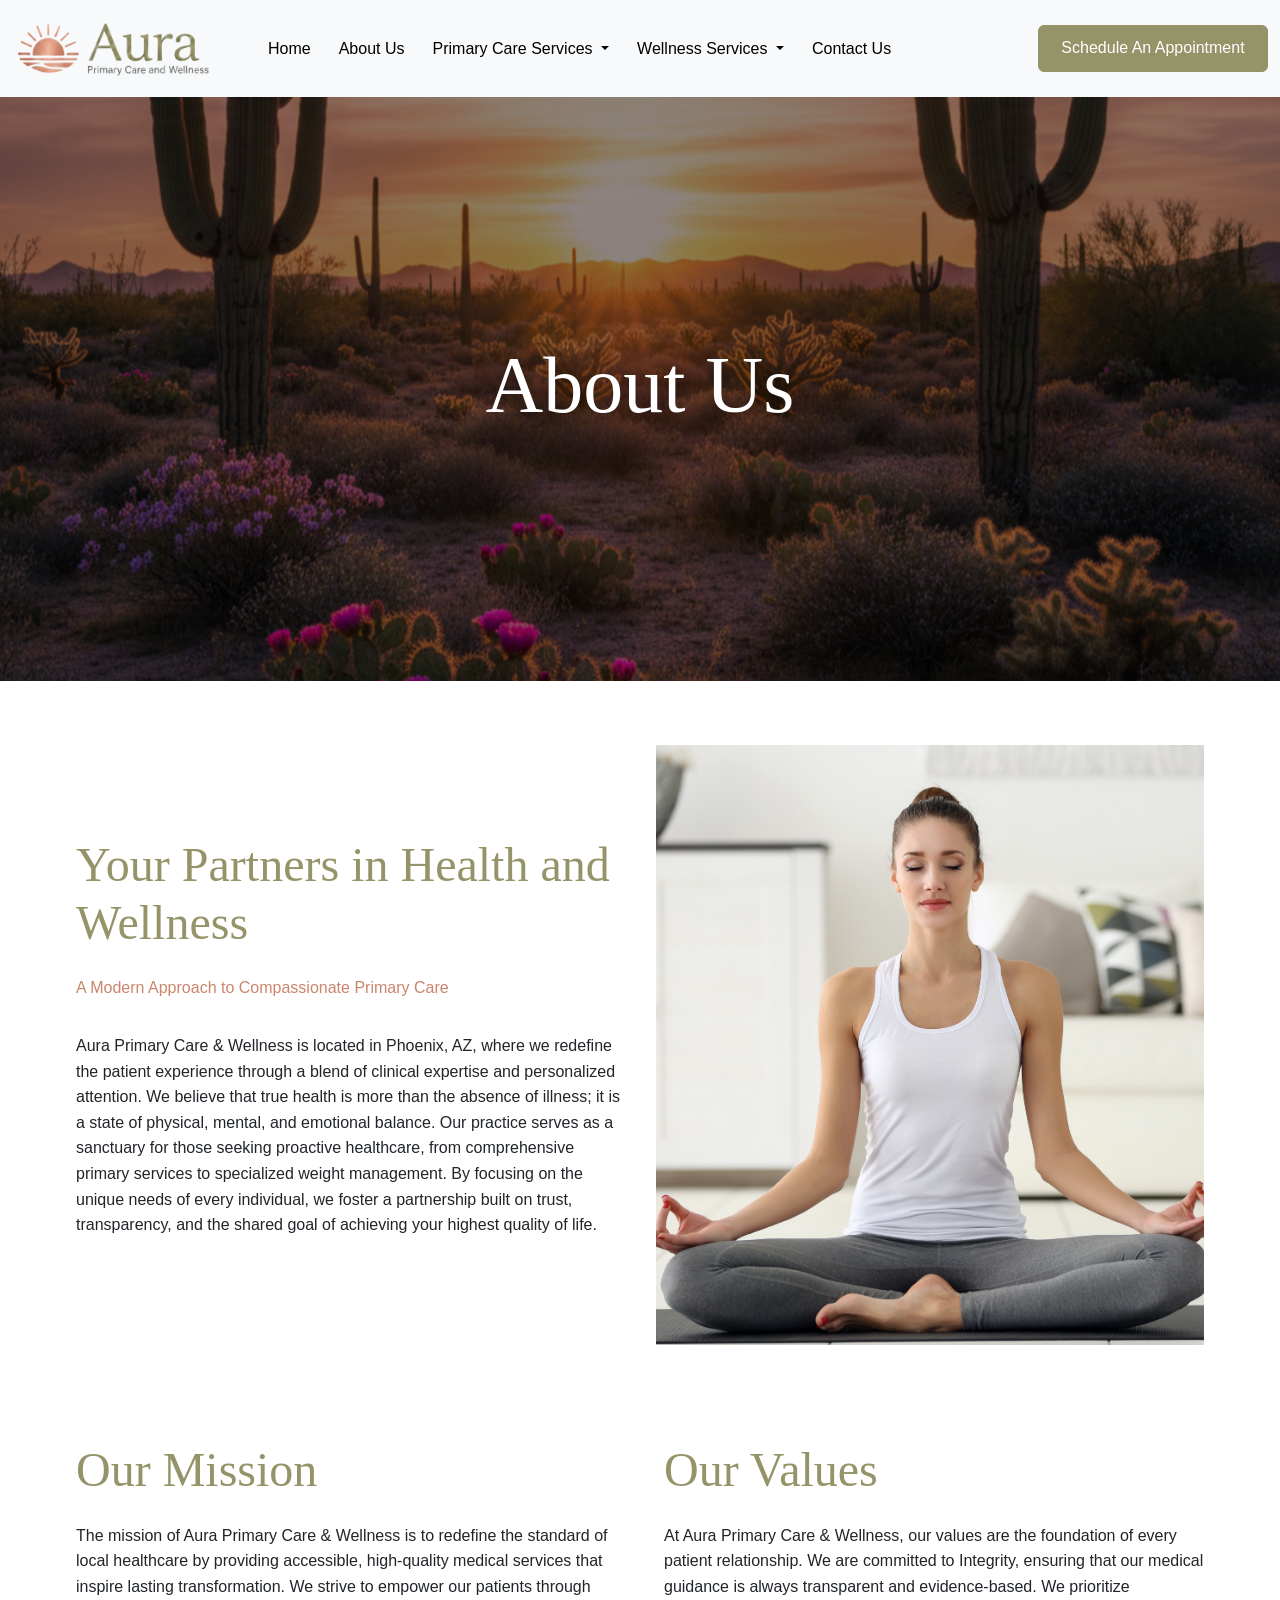
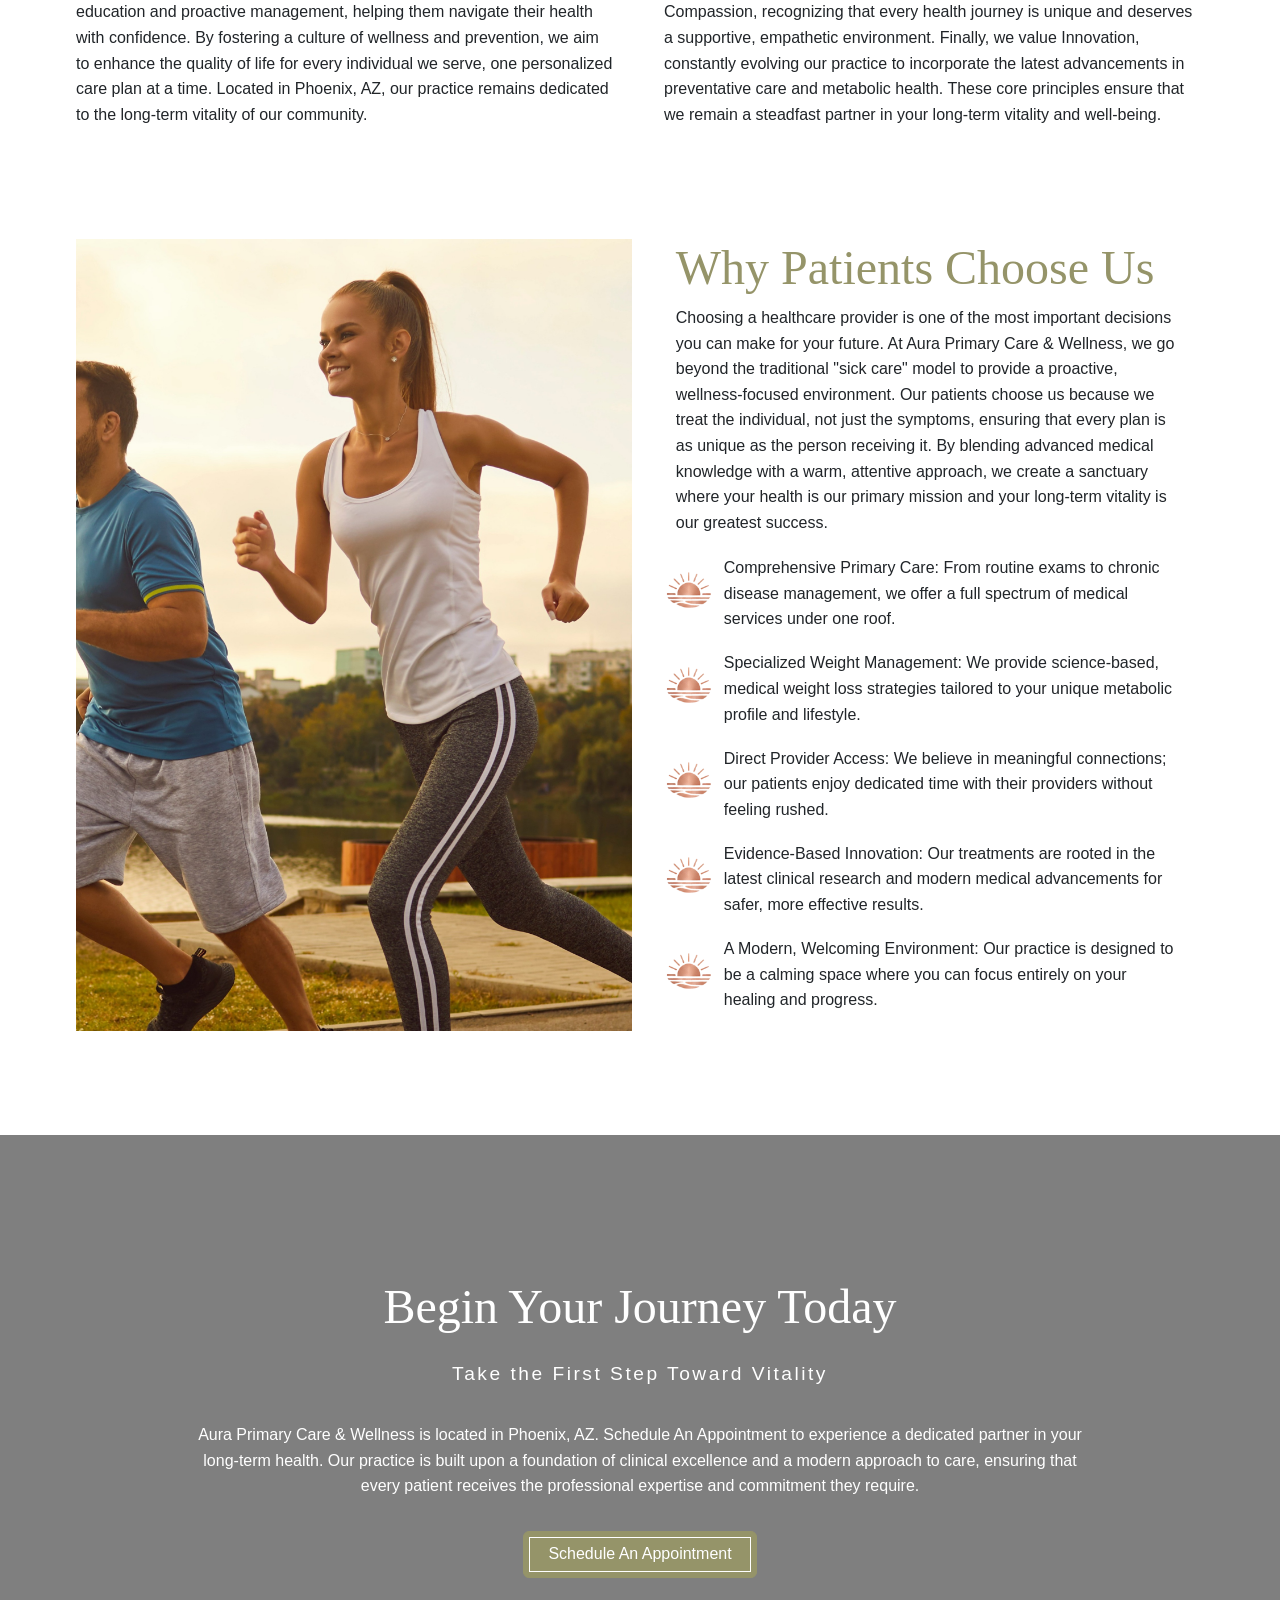
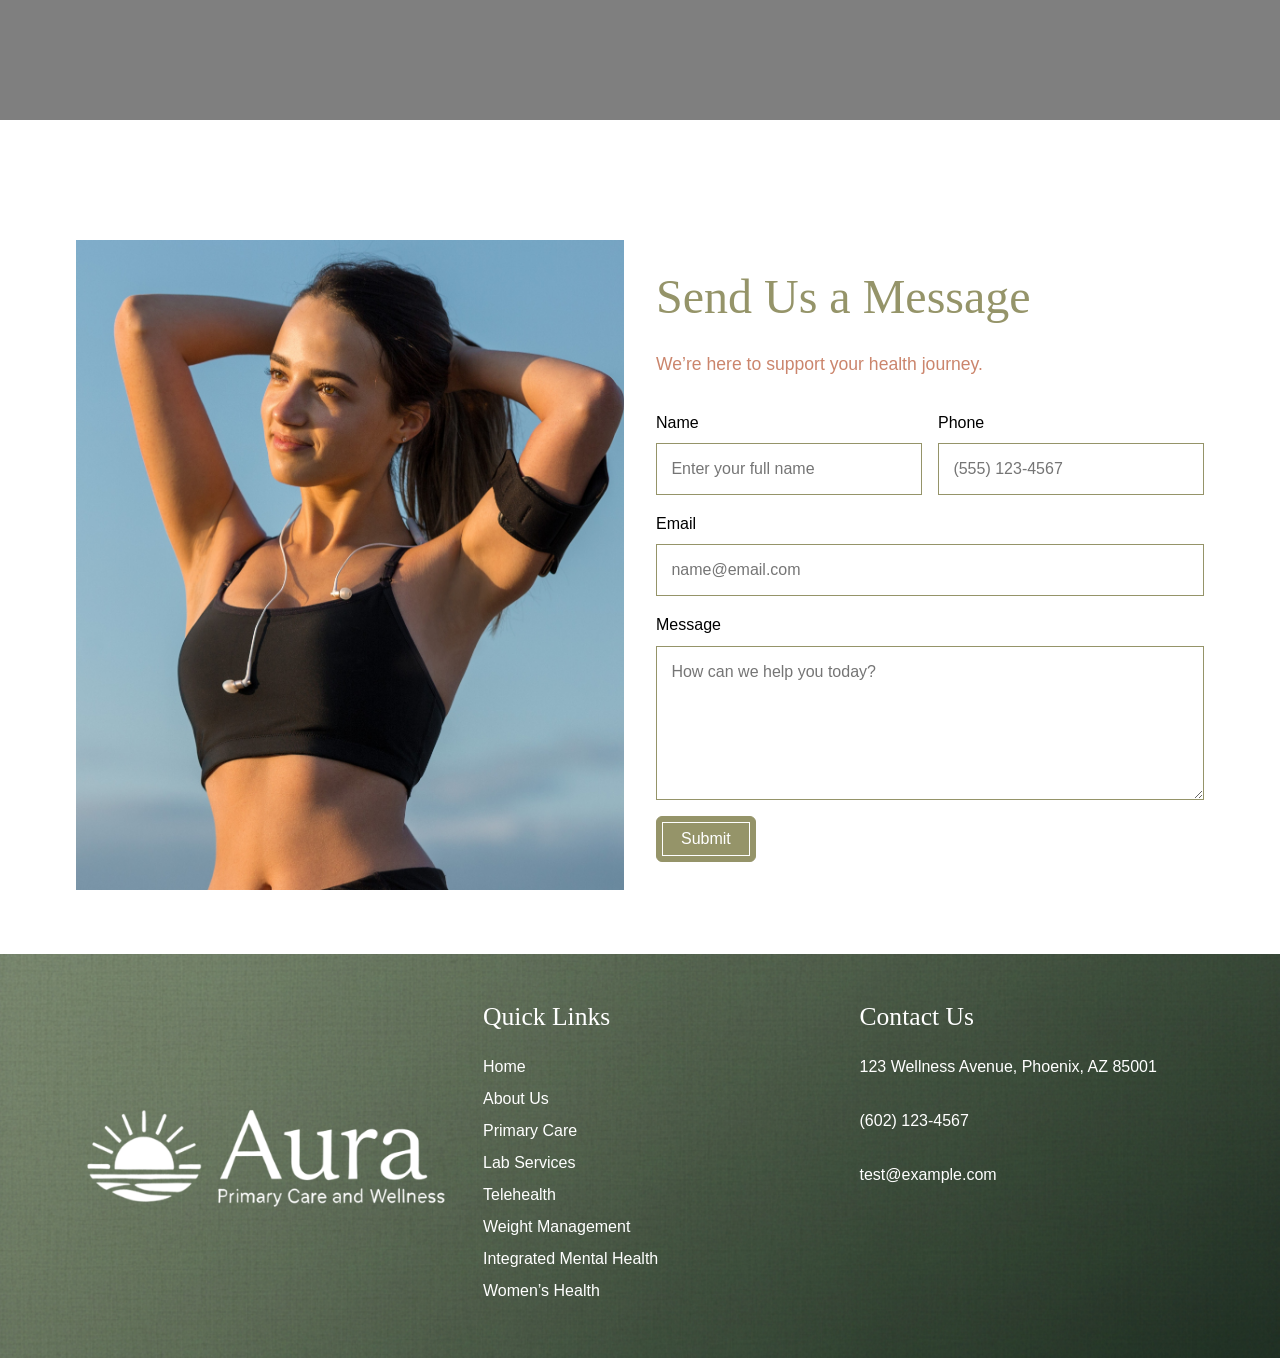
==== about-us.html @ 8bf263d5 "Initial commit" ====
<!DOCTYPE html>
<html lang="en">

<head>
    <meta charset="UTF-8">
    <meta name="viewport" content="width=device-width, initial-scale=1.0">
    <title>About Us | My New Project</title>
    <link href="https://cdn.jsdelivr.net/npm/bootstrap@5.3.8/dist/css/bootstrap.min.css" rel="stylesheet"
        integrity="sha384-sRIl4kxILFvY47J16cr9ZwB07vP4J8+LH7qKQnuqkuIAvNWLzeN8tE5YBujZqJLB" crossorigin="anonymous">
    <link rel="stylesheet" href="styles.css">
    <script src="script.js" defer></script>
</head>

<body>
    <div id="navbar-placeholder"></div>

    <section class="about-hero">
        <div class="about-hero__image-wrap">
            <img src="images/458454151.jpg" alt="" class="about-hero__image">
        </div>
        <div class="about-hero__text-wrap">
            <h1 class="about-hero__title">About Us</h1>
        </div>
    </section>

    <section class="about-intro container">
        <div class="about-intro__content">
            <h3 class="about-intro__title">Your Partners in Health and Wellness</h3>
            <p class="about-intro__subtitle">A Modern Approach to Compassionate Primary Care</p>
            <p>Aura Primary Care & Wellness is located in Phoenix, AZ, where we redefine the patient experience through
                a blend of clinical expertise and personalized attention. We believe that true health is more than the
                absence of illness; it is a state of physical, mental, and emotional balance. Our practice serves as a
                sanctuary for those seeking proactive healthcare, from comprehensive primary services to specialized
                weight management. By focusing on the unique needs of every individual, we foster a partnership built on
                trust, transparency, and the shared goal of achieving your highest quality of life.</p>
        </div>
        <div class="about-intro__image-wrap">
            <img class="about-intro__image" src="images/484854151451.jpg" alt="">
        </div>
    </section>

    <section class="about-mission container">
        <div class="about-mission__item">
            <h3 class="about-mission__title">Our Mission</h3>
            <p>The mission of Aura Primary Care & Wellness is to redefine the standard of local healthcare by providing
                accessible, high-quality medical services that inspire lasting transformation. We strive to empower our
                patients through education and proactive management, helping them navigate their health with confidence.
                By fostering a culture of wellness and prevention, we aim to enhance the quality of life for every
                individual we serve, one personalized care plan at a time. Located in Phoenix, AZ, our practice remains
                dedicated to the long-term vitality of our community.</p>
        </div>
        <div class="about-mission__item">
            <h3 class="about-mission__title">Our Values</h3>
            <p>At Aura Primary Care & Wellness, our values are the foundation of every patient relationship. We are
                committed to Integrity, ensuring that our medical guidance is always transparent and evidence-based. We
                prioritize Compassion, recognizing that every health journey is unique and deserves a supportive,
                empathetic environment. Finally, we value Innovation, constantly evolving our practice to incorporate
                the latest advancements in preventative care and metabolic health. These core principles ensure that we
                remain a steadfast partner in your long-term vitality and well-being.</p>
        </div>
    </section>

    <section class="about-why container">
        <div class="about-why__image-wrap">
            <img class="about-why__image" src="images/487485451.jpg" alt="">
        </div>
        <div class="about-why__content">
            <h3 class="about-why__title">Why Patients Choose Us</h3>
            <p>Choosing a healthcare provider is one of the most important decisions you can make for your future. At
                Aura Primary Care & Wellness, we go beyond the traditional "sick care" model to provide a proactive,
                wellness-focused environment. Our patients choose us because we treat the individual, not just the
                symptoms, ensuring that every plan is as unique as the person receiving it. By blending advanced medical
                knowledge with a warm, attentive approach, we create a sanctuary where your health is our primary
                mission and your long-term vitality is our greatest success.</p>
            <ul class="about-why__list">
                <li>Comprehensive Primary Care: From routine exams to chronic disease management, we offer a full
                    spectrum of medical services under one roof.</li>
                <li>Specialized Weight Management: We provide science-based, medical weight loss strategies tailored to
                    your unique metabolic profile and lifestyle.</li>
                <li>Direct Provider Access: We believe in meaningful connections; our patients enjoy dedicated time with
                    their providers without feeling rushed.</li>
                <li>Evidence-Based Innovation: Our treatments are rooted in the latest clinical research and modern
                    medical advancements for safer, more effective results.</li>
                <li>A Modern, Welcoming Environment: Our practice is designed to be a calming space where you can focus
                    entirely on your healing and progress.</li>
            </ul>
        </div>
    </section>

    <section class="cta">
        <div class="cta-video-wrap">
            <video src="Istock-1758806742.mp4" autoplay muted loop playsinline></video>
        </div>
        <div class="cta-text-wrap">
            <h3 class="cta-title">Begin Your Journey Today</h3>
            <p class="subtitle">Take the First Step Toward Vitality</p>
            <p>Aura Primary Care & Wellness is located in Phoenix, AZ. Schedule An Appointment to experience a dedicated
                partner in your long-term health. Our practice is built upon a foundation of clinical excellence and a
                modern approach to care, ensuring that every patient receives the professional expertise and commitment
                they require.</p>
            <a href="contact.html" class="btn">Schedule An Appointment</a>
        </div>
    </section>



    <section class="contact-form container">
        <div class="contact-form-section">
            <div class="contact-form-image-wrap">
                <img class="contact-form-image" src="images/AdobeStock_290607977 (1).jpg" alt="Patient consultation">
            </div>

            <div class="contact-form-content">
                <h3 class="contact-form-title">Send Us a Message</h3>
                <p class="contact-form-subtitle">We’re here to support your health journey.</p>

                <form class="contact-form-fields" action="#" method="post">
                    <div class="field-wrap">
                        <label for="fullName">Name</label>
                        <input id="fullName" name="fullName" type="text" placeholder="Enter your full name" required>
                    </div>

                    <div class="field-wrap">
                        <label for="phone">Phone</label>
                        <input id="phone" name="phone" type="tel" placeholder="(555) 123-4567" required>
                    </div>

                    <div class="field-wrap field-full">
                        <label for="email">Email</label>
                        <input id="email" name="email" type="email" placeholder="name@email.com" required>
                    </div>

                    <div class="field-wrap field-full">
                        <label for="message">Message</label>
                        <textarea id="message" name="message" rows="5" placeholder="How can we help you today?"
                            required></textarea>
                    </div>

                    <a href="#" class="btn">Submit</a>
                </form>
            </div>
        </div>
    </section>

    <footer id="footer-placeholder">
    </footer>


    <script src="https://cdn.jsdelivr.net/npm/bootstrap@5.3.8/dist/js/bootstrap.bundle.min.js"
        integrity="sha384-FKyoEForCGlyvwx9Hj09JcYn3nv7wiPVlz7YYwJrWVcXK/BmnVDxM+D2scQbITxI"
        crossorigin="anonymous"></script>
</body>

</html>
---- styles.css ----
* {
    margin: 0;
    padding: 0;
    box-sizing: border-box;
}

body {
    font-family: "Work Sans", sans-serif;
    font-size: 1rem;
    font-weight: 400;
    line-height: 1.6;
    padding-top: 96px;
}

h1,
h2,
h3,
h4,
h5,
h6,
.heading {
    font-family: "Cinzel", serif;
    font-optical-sizing: auto;
    font-style: normal;
    font-weight: 300;
}

.p,
.subtitle {
    font-family: "Roboto", sans-serif;
}

.subtitle {
    font-size: 1.2rem;
    letter-spacing: 2.5px;
}

.container {
    width: 90%;
    max-width: 1440px;
    margin-left: auto;
    margin-right: auto;
}


.navbar-logo {
    width: 200px;
    height: auto;
    object-fit: cover;
    margin-right: 2rem;
}

.navbar {
    padding-top: 0.9rem;
    padding-bottom: 0.9rem;
    z-index: 1030;
}

.navbar .navbar-nav {
    gap: 0.75rem;
}

.navbar .nav-link {
    color: #000;
    transition: color 0.2s ease;
}

.navbar .nav-link:hover,
.navbar .nav-link:focus {
    color: #cb856c;
}

.navbar .nav-item.dropdown>.nav-link:hover,
.navbar .nav-item.dropdown>.nav-link:focus,
.navbar .nav-item.dropdown>.nav-link.show {
    color: #000;
}

.navbar .dropdown-item:hover,
.navbar .dropdown-item:focus {
    color: #cb856c;
    background-color: transparent;
}

.navbar-appointment-btn {
    color: #fff;
    background-color: #959469;
    border: 1px solid #959469;
    margin-left: 1.25rem;
    padding: 0.65rem 1.4rem;
    white-space: nowrap;
}

.navbar-appointment-btn:hover,
.navbar-appointment-btn:focus {
    color: #fff;
    background-color: #cb856c;
    border-color: #cb856c;
}

@media (max-width: 991.98px) {
    body {
        padding-top: 82px;
    }

    .navbar-logo {
        margin-right: 0;
    }

    .navbar-appointment-btn {
        margin-left: 0;
        margin-top: 0.75rem;
        align-self: flex-start;
    }
}

.carousel-item {
    height: 93vh;
    /* Set a fixed height or use vh units */
    min-height: 300px;
    position: relative;
    overflow: hidden;
}

.carousel-inner {
    position: relative;
}

.carousel-item img {
    width: 100%;
    height: 100%;
    object-fit: cover;
    display: block;
}

/* Dark overlay across hero images */
.carousel-inner::after {
    content: "";
    position: absolute;
    top: 0;
    left: 0;
    width: 100%;
    height: 100%;
    background: rgba(0, 0, 0, 0.50);
    z-index: 2;
    pointer-events: none;
}

.carousel-caption {
    z-index: 3;
    top: 70%;
    bottom: auto;
    transform: translateY(-50%);
}

.carousel-indicators,
.carousel-control-prev,
.carousel-control-next {
    z-index: 4;
}

.carousel-title {
    font-size: 5rem;
}

.hero-subtitle {
    font-size: 1.4rem;
    letter-spacing: 1.3px;
}

.welcome {
    padding-top: 4rem;
    padding-bottom: 4rem;
}

.welcome-section {
    display: grid;
    grid-template-columns: repeat(2, 1fr);
    gap: 1rem;
}

.welcome__text--wrap {
    display: flex;
    flex-direction: column;
    gap: 1rem;
    justify-content: center;
}

.welcome-title {
    font-size: 3rem;
    font-weight: 400;
    color: #959469;
}

.welcome-subtitle {
    color: #cb856c;
}

.welcome-text {
    line-height: 1.5rem;
}

.welcome__image--wrap {
    width: 100%;
    height: 100%;
    min-height: 600px;
    position: relative;
}

.welcome-image {
    width: 100%;
    height: 100%;
    object-fit: cover;
    display: block;
}

.services {
    padding-top: 3rem;
    padding-bottom: 3rem;
}

.services-title {
    font-size: 3.5rem;
    color: #959469;
    text-align: center;
    padding-bottom: 2rem;
}

/* Container & Grid Setup */
.services-grid {
    display: grid;
    grid-template-columns: repeat(2, 1fr);
    /* 2 equal columns */
    gap: 20px;
    width: 100%;
    max-width: 100%;
    margin: 0;
    font-family: sans-serif;
}

/* Responsive: Stack to 1 column on tablets/phones */
@media (max-width: 768px) {
    .services-grid {
        grid-template-columns: 1fr;
    }
}

/* Card Styling */
.service-card {
    position: relative;
    height: 650px;
    border-radius: 12px;
    overflow: hidden;
    cursor: pointer;
}

.service-image {
    width: 100%;
    height: 100%;
    object-fit: cover;
    transition: transform 0.5s ease;
}

/* Overlay & Text Logic */
.service-overlay {
    position: absolute;
    top: 0;
    left: 0;
    right: 0;
    bottom: 0;
    background: rgba(0, 0, 0, 0.4);
    display: flex;
    flex-direction: column;
    justify-content: center;
    align-items: center;
    text-align: center;
    color: white;
    padding: 20px;
    transition: background 0.3s ease;
}

.category-name {
    font-size: 1.8rem;
    margin: 0;
    transition: all 0.4s ease;
}

.hover-content {
    position: absolute;
    opacity: 0;
    transform: translateY(20px);
    transition: all 0.4s ease;
}

.service-links {
    list-style: none;
    padding: 0;
}

.service-links li {
    margin: 8px 0;
}

.service-links a {
    color: #fff;
    text-decoration: none;
    font-weight: 300;
    font-size: 1.3rem;
}

.service-links a:hover {
    border-bottom: 2px solid #cb856c;

}

/* Hover Effects */
.service-card:hover .service-image {
    transform: scale(1.1);
}

.service-card:hover .service-overlay {
    background: rgba(0, 0, 0, 0.8);
}

.service-card:hover .category-name {
    opacity: 0;
    transform: translateY(-20px);
}

.category-name {
    font-size: 3rem;
}

.service-card:hover .hover-content {
    opacity: 1;
    transform: translateY(0);
}

.text-banner {
    padding-top: 3rem;
    padding-bottom: 3rem;
}

.text-banner-section {
    position: relative;
}

.text-banner-image-wrap {
    width: 100%;
    height: 700px;
    min-height: 600px;
    position: relative;
}

.text-banner-image {
    width: 100%;
    height: 100%;
    object-fit: cover;
    display: block;
}

.text-banner-image-wrap::after {
    content: "";
    position: absolute;
    inset: 0;
    background: rgba(0, 0, 0, 0.50);
    z-index: 1;
    pointer-events: none;
}

.text-banner-wrap {
    display: flex;
    flex-direction: column;
    gap: 1rem;
    position: absolute;
    top: 50%;
    left: 50%;
    transform: translate(-50%, -50%);
    z-index: 2;
    width: min(90%, 900px);
    text-align: center;
    color: #fff;
}

.text-banner-title {
    font-size: 3rem;
}

.text-banner-text {
    font-size: 1.1rem;
}

.featured {
    padding-top: 3rem;
    padding-bottom: 3rem;
}

.featured-services {
    display: grid;
    grid-template-columns: repeat(2, 1fr);
    gap: 3rem;
}

.featured-text-wrap {
    display: flex;
    flex-direction: column;
    gap: 1rem;
    justify-content: center;
}

.featured-title {
    font-size: 3rem;
    color: #959469;
}

.featured-subtitle {
    color: #cb856c;
    font-size: 1.3rem;
    letter-spacing: 1.3px;
}

.featured-image-wrap {
    width: 100%;
    height: 600px;
    min-height: 600px;
    position: relative;
}

.featured-image-wrap::before {
    content: "";
    width: 650px;
    height: 650px;
    position: absolute;
    right: 10%;
    bottom: -5%;
    z-index: 1;
    background-image: url("images/AdobeStock_100929006.jpg");
    background-size: cover;
    background-position: center;
}

.featured-image {
    width: 100%;
    height: 100%;
    position: absolute;
    z-index: 2;
    object-fit: cover;
}

.cta {
    position: relative;
    min-height: 65vh;
    display: flex;
    align-items: center;
    justify-content: center;
    overflow: hidden;
    margin-top: 3.5rem;
    margin-bottom: 3.5rem;
}

.cta-video-wrap {
    position: absolute;
    inset: 0;
    z-index: 1;
}

.cta-video-wrap video {
    width: 100%;
    height: 100%;
    object-fit: cover;
    display: block;
}

.cta::after {
    content: "";
    position: absolute;
    inset: 0;
    background: rgba(0, 0, 0, 0.50);
    z-index: 2;
    pointer-events: none;
}

.cta-text-wrap {
    position: relative;
    z-index: 3;
    color: #fff;
    text-align: center;
    width: min(90%, 900px);
    display: flex;
    flex-direction: column;
    gap: 1rem;
}

.cta-title {
    font-size: 3rem;
}

.cta-text-wrap .btn,
.featured-text-wrap .btn,
.welcome__text--wrap .btn {
    color: #fff;
    background-color: #959469;
    border: 1px solid #959469;
    padding: 0.65rem 1.5rem;
    position: relative;
    overflow: hidden;
}

.cta-text-wrap .btn {
    align-self: center;
}

.featured-text-wrap .btn {
    align-self: flex-start;
}

.welcome__text--wrap .btn {
    align-self: flex-start;
}

.cta-text-wrap .btn::after,
.featured-text-wrap .btn::after,
.welcome__text--wrap .btn::after {
    content: "";
    position: absolute;
    inset: 5px;
    border: 1px solid #fff;
    pointer-events: none;
}

.cta-text-wrap .btn:hover,
.featured-text-wrap .btn:hover,
.welcome__text--wrap .btn:hover {
    color: #fff;
    background-color: #cb856c;
    border-color: #cb856c;
}

.contact-form {
    padding-top: 4rem;
    padding-bottom: 4rem;
}

.contact-form-section {
    display: grid;
    grid-template-columns: repeat(2, 1fr);
    gap: 2rem;
}

.contact-form-image-wrap {
    min-height: 650px;
}

.contact-form-image {
    width: 100%;
    height: 100%;
    object-fit: cover;
    display: block;
}

.contact-form-content {
    display: flex;
    flex-direction: column;
    gap: 1rem;
    justify-content: center;
}

.contact-form-title {
    font-size: 3rem;
    color: #959469;
}

.contact-form-subtitle {
    color: #cb856c;
    font-size: 1.1rem;
}

.contact-form-fields {
    display: grid;
    grid-template-columns: repeat(2, 1fr);
    gap: 1rem;
}

.field-wrap {
    display: flex;
    flex-direction: column;
    gap: 0.5rem;
}

.field-full {
    grid-column: 1 / -1;
}

.contact-form-fields input,
.contact-form-fields textarea {
    width: 100%;
    border: 1px solid #959469;
    padding: 0.75rem 0.9rem;
    outline: none;
}

.contact-form-fields textarea {
    resize: vertical;
}

.contact-form-fields label {
    color: black;
    font-weight: 500;
}

.contact-form-fields .btn {
    grid-column: 1 / -1;
    justify-self: start;
    color: #fff;
    background-color: #959469;
    border: 1px solid #959469;
    padding: 0.65rem 1.5rem;
    position: relative;
    overflow: hidden;
}

.contact-form-fields .btn::after {
    content: "";
    position: absolute;
    inset: 5px;
    border: 1px solid #fff;
    pointer-events: none;
}

.contact-form-fields .btn:hover {
    color: #fff;
    background-color: #cb856c;
    border-color: #cb856c;
}

@media (max-width: 992px) {
    .contact-form-section {
        grid-template-columns: 1fr;
    }

    .contact-form-image-wrap {
        min-height: 420px;
    }

    .contact-form-fields {
        grid-template-columns: 1fr;
    }
}

.site-footer {
    background-image: url("images/4897484854584.jpg");
    background-size: cover;
    background-position: center;
    background-repeat: no-repeat;
    padding-top: 3rem;
    padding-bottom: 3rem;
}

.footer-grid {
    display: grid;
    grid-template-columns: repeat(3, 1fr);
    gap: 2rem;
}

.footer-col {
    display: flex;
    flex-direction: column;
    gap: 0.8rem;
}

.footer-logo-col {
    justify-content: center;
}

.footer-logo {
    width: 375px;
    height: auto;
    object-fit: cover;
    filter: brightness(0) invert(1);
}

.footer-extra-image {
    display: none;
}

.footer-heading {
    font-size: 1.6rem;
    color: #fff;
}

.footer-links {
    list-style: none;
    padding-left: 0;
    margin: 0;
}

.footer-links li {
    margin-bottom: 0.4rem;
}

.footer-links a {
    text-decoration: none;
    color: #fff;
}

.footer-links a:visited {
    color: #fff;
}

.footer-col p {
    color: #fff;
}

.footer-links a:hover {
    color: #fff;
    opacity: 0.85;
}

@media (max-width: 992px) {
    .footer-grid {
        grid-template-columns: 1fr;
    }
}

.about-hero {
    position: relative;
    height: 65vh;
    overflow: hidden;
    isolation: isolate;
    display: grid;
    place-items: center;
}

.about-hero::before {
    content: "";
    position: absolute;
    inset: 0;
    z-index: 2;
    background-color: rgba(0, 0, 0, 0.45);
    pointer-events: none;
}

.about-hero__image-wrap {
    position: absolute;
    inset: 0;
    z-index: 1;
}

.about-hero__image {
    position: absolute;
    inset: 0;
    width: 100%;
    height: 100%;
    object-fit: cover;
    display: block;
}

.about-hero__text-wrap {
    position: relative;
    width: 100%;
    z-index: 3;
    display: flex;
    align-items: center;
    justify-content: center;
    text-align: center;
    padding: 0 1rem;
}

.about-hero__title {
    position: relative;
    z-index: 4;
    display: block;
    opacity: 1;
    visibility: visible;
    color: #fff;
    font-size: 5rem;
    text-shadow: 0 2px 14px rgba(0, 0, 0, 0.45);
    padding: 0.35rem 1.1rem;
}

.about-intro {
    display: grid;
    grid-template-columns: repeat(2, 1fr);
    gap: 2rem;
    padding-top: 4rem;
    padding-bottom: 3rem;
}

.about-intro__content {
    display: flex;
    flex-direction: column;
    justify-content: center;
    gap: 1rem;
}

.about-intro__title {
    font-size: 3rem;
    color: #959469;
}

.about-intro__subtitle {
    color: #cb856c;
}

.about-intro__image-wrap {
    width: 100%;
    height: 100%;
    min-height: 600px;
    position: relative;
}

.about-intro__image {
    width: 100%;
    height: 100%;
    object-fit: cover;
    position: absolute;
}

.about-mission,
.about-mission.container {
    padding-top: 3rem;
    padding-bottom: 3rem;
    display: grid;
    grid-template-columns: repeat(2, 1fr);
    gap: 3rem;
}

.about-mission__item {
    display: flex;
    flex-direction: column;
    gap: 1rem;
    justify-content: center;
}

.about-mission__title {
    font-size: 3rem;
    color: #959469;
}

@media (max-width: 992px) {

    .about-mission,
    .about-mission.container {
        grid-template-columns: 1fr;
        gap: 2rem;
    }
}

.about-why {
    padding-top: 3rem;
    padding-bottom: 3rem;
    display: grid;
    grid-template-columns: repeat(2, 1fr);
    gap: 1rem;
}

.about-why__image-wrap {
    width: 100%;
    height: 100%;
    min-height: 600px;
    position: relative;
}

.about-why__image {
    width: 100%;
    height: 100%;
    object-fit: cover;
    position: absolute;
}

.about-why__content {
    width: min(90%, 1000px);
    margin: 0 auto;
}

.about-why__title {
    font-size: 3rem;
    color: #959469;
}

.about-why__list {
    list-style: none;
    padding-left: 0;
    margin-top: 1.25rem;
}

.about-why__list li {
    position: relative;
    padding-left: 3rem;
    margin-bottom: 1.15rem;
}

.about-why__list li::before {
    content: "";
    position: absolute;
    top: 45%;
    left: -0.65rem;
    transform: translateY(-50%);
    width: 3rem;
    height: 3rem;
    background-image: url("images/aura-sun-logo.png");
    background-repeat: no-repeat;
    background-size: contain;
    background-position: center;
}

.service-page {
    padding-top: 4rem;
    padding-bottom: 2rem;
}

.service-page__intro {
    display: grid;
    grid-template-columns: repeat(2, 1fr);
    gap: 2rem;
}

.service-page__intro-content {
    display: flex;
    flex-direction: column;
    gap: 1rem;
    justify-content: center;
}

.service-page__title,
.service-benefits__title,
.service-expect__title,
.service-faq__title {
    font-size: 3rem;
    color: #959469;
}

.service-page__subtitle {
    color: #cb856c;
    font-size: 1.2rem;
}

.service-page__intro-content p {
    line-height: 1.7;
}

.service-page__intro-image-wrap {
    width: 100%;
    min-height: 520px;
    position: relative;
}

.service-page__intro-image {
    width: 100%;
    height: 100%;
    object-fit: cover;
    position: absolute;
}

.service-benefits {
    padding-top: 2rem;
    padding-bottom: 2rem;
}

.service-benefits__grid {
    margin-top: 1.25rem;
    display: grid;
    grid-template-columns: repeat(3, 1fr);
    gap: 1rem;
}

.service-benefits__card {
    background-color: #f6f3ee;
    padding: 1.25rem;
    border-left: 4px solid #cb856c;
}

.service-benefits__card h3 {
    font-size: 1.5rem;
    color: #959469;
    margin-bottom: 0.5rem;
}

.service-expect {
    padding-top: 2rem;
    padding-bottom: 2rem;
    display: grid;
    grid-template-columns: repeat(2, 1fr);
    gap: 2rem;
}

.service-expect__image-wrap {
    width: 100%;
    min-height: 460px;
    position: relative;
}

.service-expect__image {
    width: 100%;
    height: 100%;
    object-fit: cover;
    position: absolute;
}

.service-expect__content {
    padding: 0.25rem 0;
    display: flex;
    flex-direction: column;
    justify-content: center;
}

.service-expect__list {
    margin-top: 1rem;
    padding-left: 1.25rem;
    display: flex;
    flex-direction: column;
    gap: 0.5rem;
}

.service-expect__list li::marker {
    color: #cb856c;
}

.service-expect__title {
    color: #959469;
}

.service-faq {
    padding-top: 2rem;
    padding-bottom: 4rem;
}

.service-faq__list {
    margin-top: 1rem;
    display: flex;
    flex-direction: column;
    gap: 0.75rem;
}

.service-faq__item {
    border: 1px solid #cb856c;
}

.service-faq__question {
    width: 100%;
    text-align: left;
    border: none;
    background-color: #fff;
    color: #000;
    padding: 0.75rem 1rem;
    font-weight: 600;
}

.service-faq__question[aria-expanded="true"] {
    background-color: #fdf4f1;
    color: #cb856c;
}

.service-faq__answer {
    padding: 0.65rem 1rem 0.75rem;
    line-height: 1.65;
}

.contact-page {
    padding-top: 4rem;
    padding-bottom: 2rem;
}

.contact-page__intro {
    text-align: center;
    margin-bottom: 1.5rem;
}

.contact-page__title {
    font-size: 3rem;
    color: #959469;
}

.contact-page__subtitle {
    color: #cb856c;
    font-size: 1.15rem;
}

.contact-page__grid {
    display: grid;
    grid-template-columns: repeat(4, 1fr);
    gap: 1rem;
}

.contact-page__card {
    background-color: #f6f3ee;
    border-left: 4px solid #cb856c;
    padding: 1rem;
}

.contact-page__card h3 {
    color: #959469;
    font-size: 1.4rem;
    margin-bottom: 0.35rem;
}

@media (max-width: 992px) {

    .service-page__intro,
    .service-benefits__grid,
    .service-expect {
        grid-template-columns: 1fr;
    }

    .service-page__intro-image-wrap {
        min-height: 380px;
    }

    .service-expect__image-wrap {
        min-height: 320px;
    }

    .service-page__title,
    .service-benefits__title,
    .service-expect__title,
    .service-faq__title,
    .contact-page__title {
        font-size: 2.3rem;
    }

    .contact-page__grid {
        grid-template-columns: repeat(2, 1fr);
    }
}

@media (max-width: 640px) {
    .contact-page__grid {
        grid-template-columns: 1fr;
    }
}

@media (max-width: 992px) {

    .welcome-section,
    .featured-services,
    .about-intro,
    .about-why {
        grid-template-columns: 1fr;
    }

    .carousel-title {
        font-size: 3rem;
    }

    .hero-subtitle {
        font-size: 1.1rem;
    }

    .welcome__image--wrap,
    .featured-image-wrap,
    .about-intro__image-wrap,
    .about-why__image-wrap {
        min-height: 420px;
        height: 420px;
    }

    .featured-image-wrap::before {
        display: none;
    }

    .text-banner-image-wrap {
        height: 520px;
        min-height: 420px;
    }

    .text-banner-title {
        font-size: 2.4rem;
    }

    .about-why__content {
        width: 100%;
    }

    .welcome__image--wrap,
    .featured-image-wrap,
    .about-intro__image-wrap,
    .about-why__image-wrap,
    .service-page__intro-image-wrap,
    .service-expect__image-wrap,
    .contact-form-image-wrap {
        order: 1;
    }

    .welcome__text--wrap,
    .featured-text-wrap,
    .about-intro__content,
    .about-why__content,
    .service-page__intro-content,
    .service-expect__content,
    .contact-form-content {
        order: 2;
    }
}

@media (max-width: 768px) {
    body {
        padding-top: 76px;
    }

    .navbar-logo {
        width: 150px;
    }

    .carousel-item {
        height: 70vh;
    }

    .carousel-caption {
        top: 62%;
    }

    .carousel-title {
        font-size: 2.3rem;
    }

    .services-title,
    .welcome-title,
    .featured-title,
    .contact-form-title,
    .about-intro__title,
    .about-mission__title,
    .about-why__title,
    .service-page__title,
    .service-benefits__title,
    .service-expect__title,
    .service-faq__title,
    .contact-page__title {
        font-size: 2rem;
    }

    .service-card {
        height: 460px;
    }

    .text-banner-image-wrap {
        height: 460px;
        min-height: 360px;
    }

    .cta {
        min-height: 52vh;
        margin-top: 2rem;
        margin-bottom: 2rem;
    }

    .cta-title {
        font-size: 2.2rem;
    }

    .contact-form-image-wrap {
        min-height: 300px;
    }

    .about-hero {
        height: 45vh;
    }

    .about-hero__title {
        font-size: 3rem;
    }

    .footer-logo {
        width: 240px;
    }
}

@media (max-width: 576px) {
    .subtitle {
        font-size: 1rem;
        letter-spacing: 1.3px;
    }

    .carousel-title {
        font-size: 1.85rem;
    }

    .hero-subtitle {
        font-size: 0.95rem;
    }

    .welcome,
    .services,
    .text-banner,
    .featured,
    .contact-form,
    .service-page,
    .service-benefits,
    .service-expect,
    .service-faq,
    .contact-page {
        padding-top: 2rem;
        padding-bottom: 2rem;
    }

    .service-card {
        height: 380px;
    }

    .about-hero__title {
        font-size: 2.3rem;
    }

    .text-banner-image-wrap {
        height: 600px;
    }

    .footer-logo {
        width: 190px;
    }

    .footer-heading {
        font-size: 1.3rem;
    }

    .footer-col p,
    .footer-links a {
        font-size: 0.95rem;
    }
}
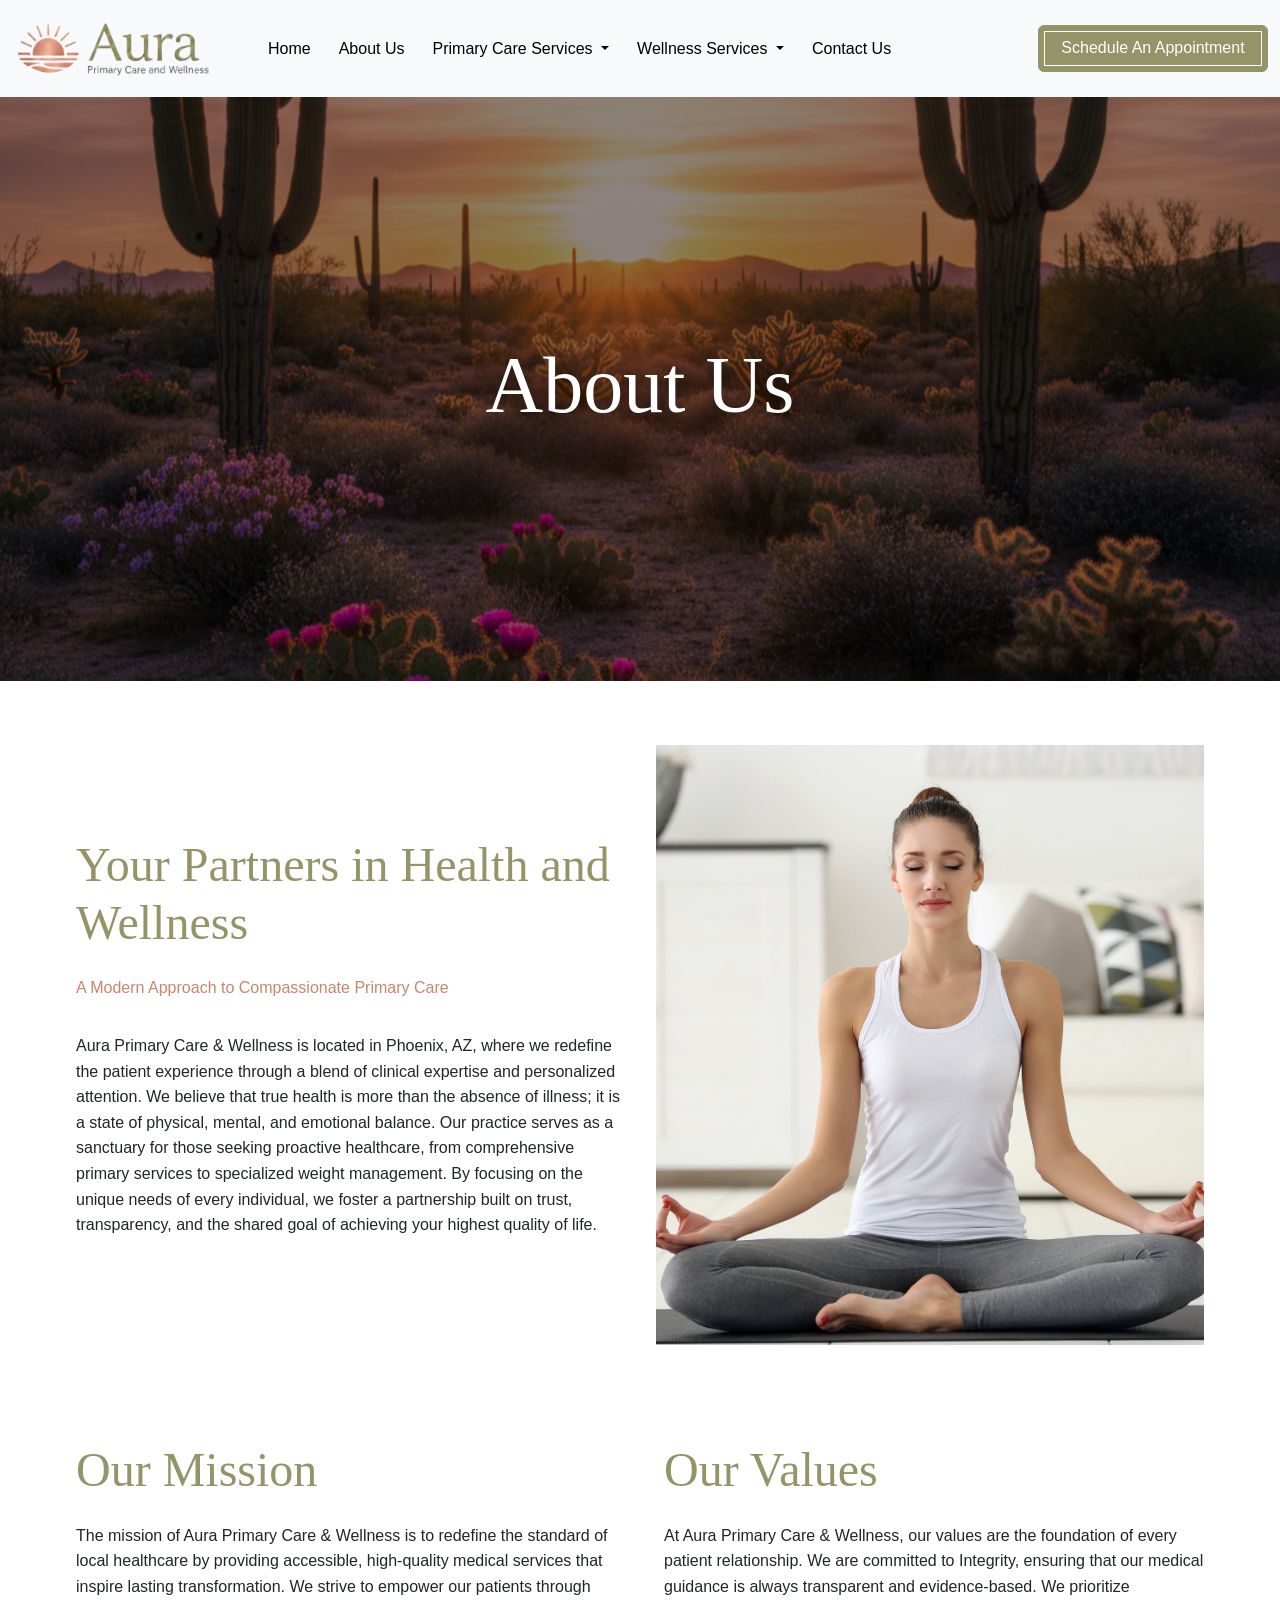
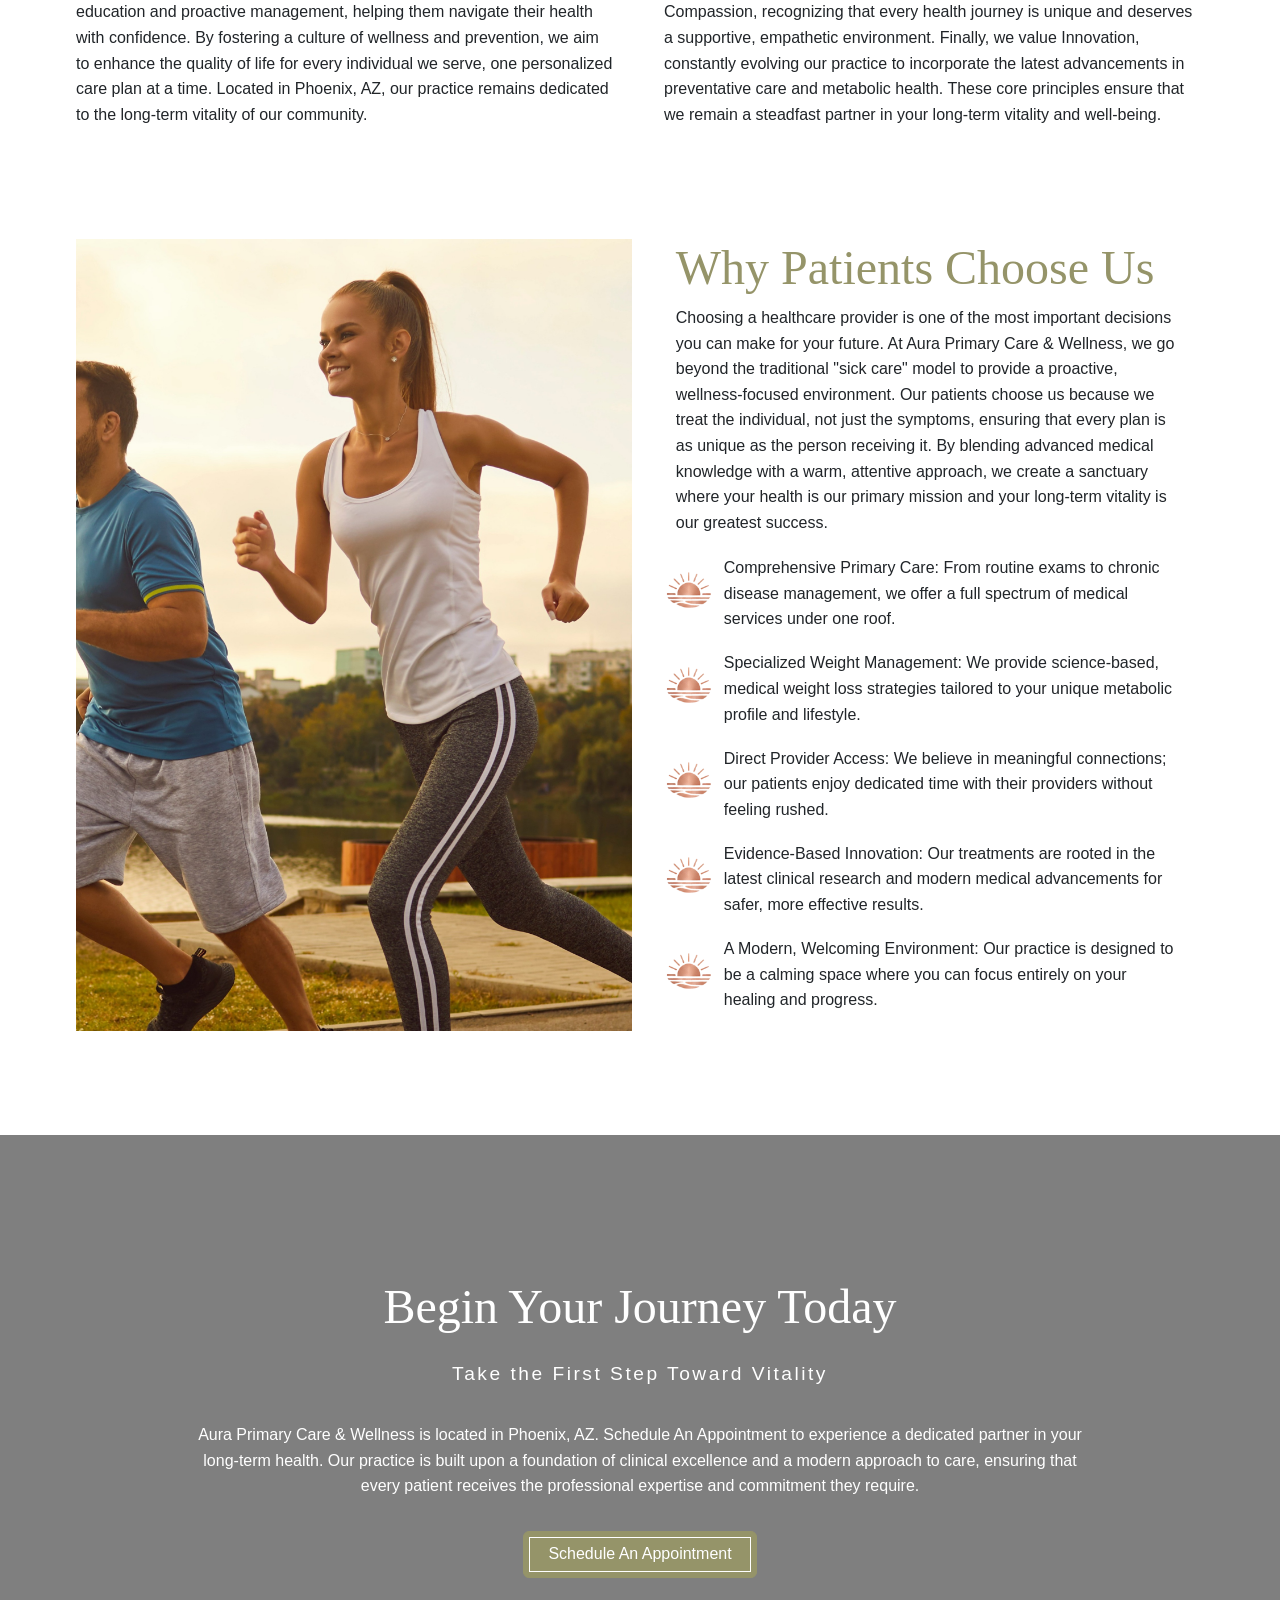
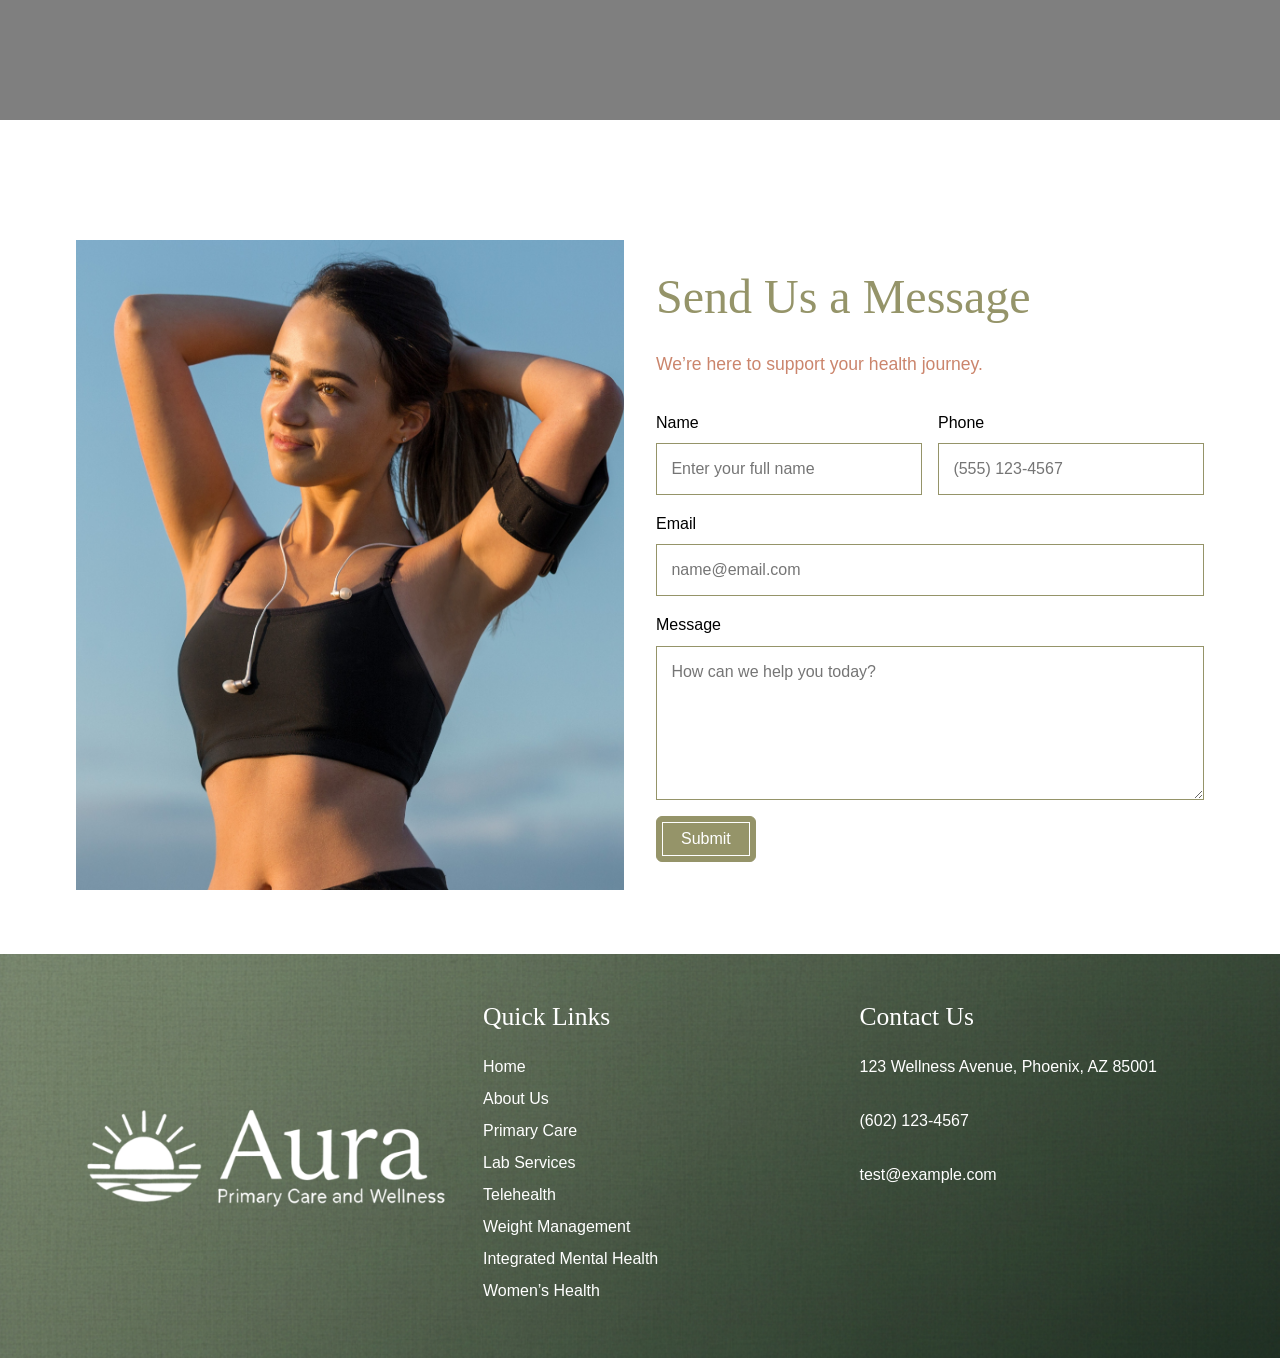
==== commit 60a525dc: "Update navbar appointment button style to match welcome section btn" ====
--- a/about-us.html
+++ b/about-us.html
@@ -4,7 +4,7 @@
 <head>
     <meta charset="UTF-8">
     <meta name="viewport" content="width=device-width, initial-scale=1.0">
-    <title>About Us | My New Project</title>
+    <title>About Us | Aura Primary Care</title>
     <link href="https://cdn.jsdelivr.net/npm/bootstrap@5.3.8/dist/css/bootstrap.min.css" rel="stylesheet"
         integrity="sha384-sRIl4kxILFvY47J16cr9ZwB07vP4J8+LH7qKQnuqkuIAvNWLzeN8tE5YBujZqJLB" crossorigin="anonymous">
     <link rel="stylesheet" href="styles.css">
--- a/styles.css
+++ b/styles.css
@@ -89,6 +89,16 @@
     margin-left: 1.25rem;
     padding: 0.65rem 1.4rem;
     white-space: nowrap;
+    position: relative;
+    overflow: hidden;
+}
+
+.navbar-appointment-btn::after {
+    content: "";
+    position: absolute;
+    inset: 5px;
+    border: 1px solid #fff;
+    pointer-events: none;
 }
 
 .navbar-appointment-btn:hover,
@@ -334,6 +344,44 @@
 .service-card:hover .hover-content {
     opacity: 1;
     transform: translateY(0);
+}
+
+@media (max-width: 991.98px) {
+    .service-card {
+        cursor: default;
+    }
+
+    .service-overlay {
+        justify-content: flex-end;
+        align-items: flex-start;
+        text-align: left;
+        background: linear-gradient(to top, rgba(0, 0, 0, 0.82) 0%, rgba(0, 0, 0, 0.15) 65%);
+    }
+
+    .hover-content {
+        position: static;
+        opacity: 1;
+        transform: none;
+        margin-top: 0.85rem;
+    }
+
+    .category-name {
+        opacity: 1;
+        transform: none;
+    }
+
+    .service-card:hover .service-image {
+        transform: none;
+    }
+
+    .service-card:hover .service-overlay {
+        background: linear-gradient(to top, rgba(0, 0, 0, 0.82) 0%, rgba(0, 0, 0, 0.15) 65%);
+    }
+
+    .service-card:hover .category-name {
+        opacity: 1;
+        transform: none;
+    }
 }
 
 .text-banner {
